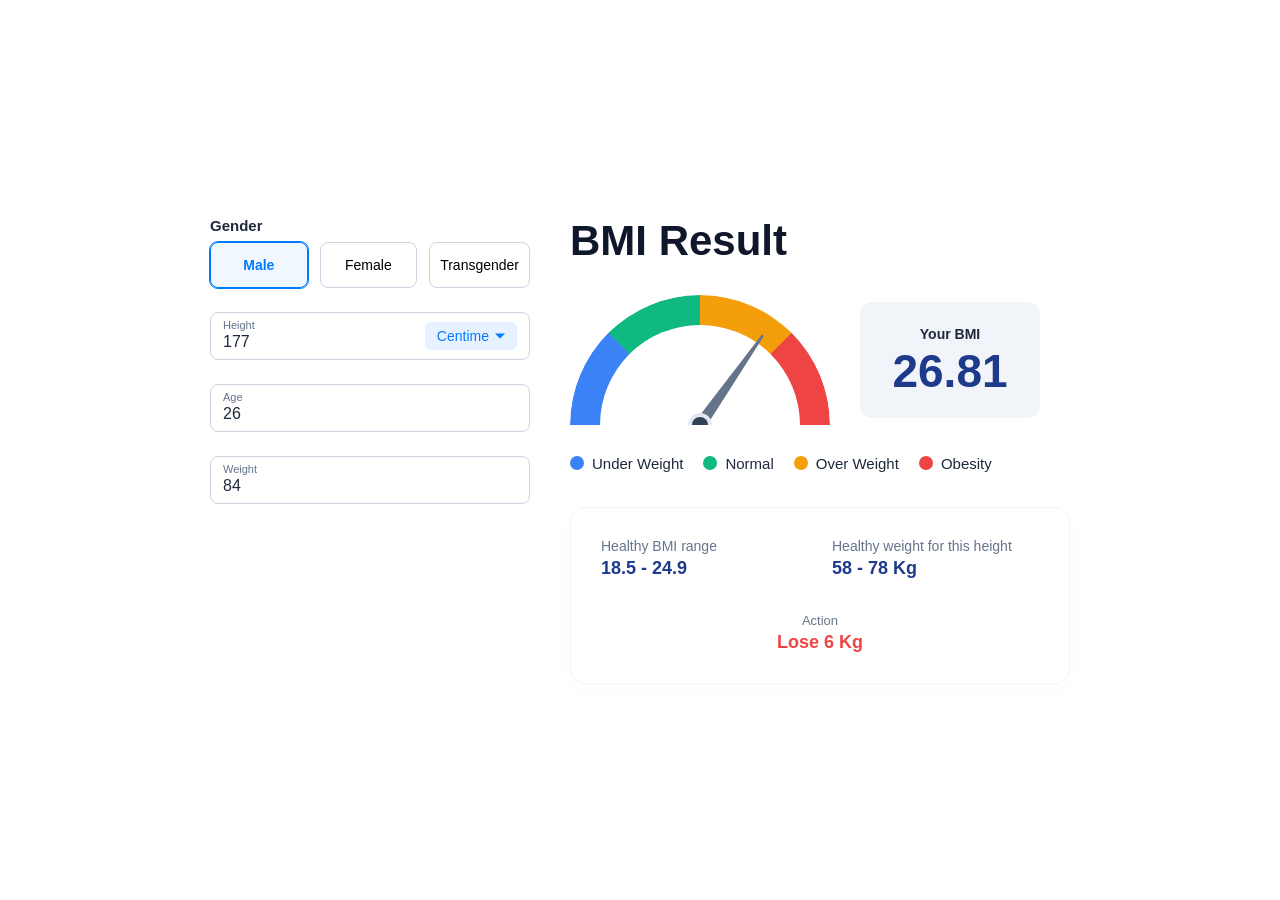
==== 3.BMI-calculator/index.html @ 8fa1e2d4 "bmt calculator basework" ====
<!DOCTYPE html>
<html lang="en">
<head>
  <meta charset="UTF-8">
  <meta name="viewport" content="width=device-width, initial-scale=1.0">
  <title>BMI Calculator UI</title>
  <link rel="stylesheet" href="style.css">
</head>
<body>

  <div class="container">
    
    <div class="input-section">
      <div class="form-group">
        <label class="form-label">Gender</label>
        <div class="gender-container">
          <button type="button" class="gender-btn active">Male</button>
          <button type="button" class="gender-btn">Female</button>
          <button type="button" class="gender-btn">Transgender</button>
        </div>
      </div>

      <div class="form-group">
        <div class="input-wrapper">
          <span class="label-inside">Height</span>
          <input type="number" value="177" placeholder="0">
          <div class="unit-select-wrapper">
            <select>
              <option value="cm">Centimeters</option>
              <option value="inches">Inches</option>
            </select>
          </div>
        </div>
      </div>

      <div class="form-group">
        <div class="input-wrapper">
          <span class="label-inside">Age</span>
          <input type="number" value="26" placeholder="0">
        </div>
      </div>

      <div class="form-group">
        <div class="input-wrapper">
          <span class="label-inside">Weight</span>
          <input type="number" value="84" placeholder="0">
        </div>
      </div>
    </div>

    <div class="result-section">
      <h1 class="result-title">BMI Result</h1>

      <div class="dashboard-row">
        <div class="gauge-container">
          <div class="gauge"></div>
          <div class="gauge-needle"></div>
          <div class="gauge-center-pin"></div>
        </div>

        <div class="score-card">
          <div class="lbl">Your BMI</div>
          <div class="val">26.81</div>
        </div>
      </div>

      <div class="legend-container">
        <div class="legend-item">
          <span class="legend-color-dot" style="background-color: var(--color-underweight);"></span>
          Under Weight
        </div>
        <div class="legend-item">
          <span class="legend-color-dot" style="background-color: var(--color-normal);"></span>
          Normal
        </div>
        <div class="legend-item">
          <span class="legend-color-dot" style="background-color: var(--color-overweight);"></span>
          Over Weight
        </div>
        <div class="legend-item">
          <span class="legend-color-dot" style="background-color: var(--color-obesity);"></span>
          Obesity
        </div>
      </div>

      <div class="metrics-summary-box">
        <div class="summary-item">
          <span class="summary-label">Healthy BMI range</span>
          <span class="summary-value">18.5 - 24.9</span>
        </div>
        <div class="summary-item">
          <span class="summary-label">Healthy weight for this height</span>
          <span class="summary-value">58 - 78 Kg</span>
        </div>
        <div class="action-row">
          <span class="action-label">Action</span>
          <span class="action-value">Lose 6 Kg</span>
        </div>
      </div>
    </div>

  </div>

</body>
</html>
---- 3.BMI-calculator/style.css ----
:root {
    --primary-blue: #007bff;
    --bg-light: #f8f9fa;
    --text-dark: #1e293b;
    --text-muted: #64748b;
    --border-color: #cbd5e1;
    
    /* BMI Gauge Colors */
    --color-underweight: #3b82f6;
    --color-normal: #10b981;
    --color-overweight: #f59e0b;
    --color-obesity: #ef4444;
}

* {
    box-sizing: border-box;
    margin: 0;
    padding: 0;
    font-family: -apple-system, BlinkMacSystemFont, "Segoe UI", Roboto, Helvetica, Arial, sans-serif;
}

body {
    background-color: #ffffff;
    color: var(--text-dark);
    display: flex;
    justify-content: center;
    align-items: center;
    min-height: 100vh;
    padding: 20px;
}

.container {
    width: 100%;
    max-width: 900px;
    display: grid;
    grid-template-columns: 1fr;
    gap: 40px;
    padding: 20px;
}

/* Desktop layout adjustment */
@media (min-width: 768px) {
    .container {
    grid-template-columns: 320px 1fr;
    align-items: start;
    }
}

/* ==========================================================================
    LEFT COLUMN: Form Inputs
    ========================================================================== */
.input-section {
    display: flex;
    flex-direction: column;
    gap: 24px;
}

.form-group {
    display: flex;
    flex-direction: column;
    gap: 8px;
}

.form-label {
    font-weight: 700;
    font-size: 15px;
    color: var(--text-dark);
}

/* Gender Toggle Buttons */
.gender-container {
    display: flex;
    gap: 12px;
}

.gender-btn {
    flex: 1;
    padding: 14px 10px;
    border: 1px solid var(--border-color);
    border-radius: 8px;
    background: white;
    font-size: 14px;
    font-weight: 500;
    cursor: pointer;
    text-align: center;
    transition: all 0.2s ease;
}

.gender-btn.active {
    border-color: var(--primary-blue);
    background-color: #f0f7ff;
    color: var(--primary-blue);
    font-weight: 600;
    outline: 1px solid var(--primary-blue);
}

/* Input Field Styling */
.input-wrapper {
    position: relative;
    display: flex;
    align-items: center;
    border: 1px solid var(--border-color);
    border-radius: 8px;
    background: white;
    padding: 6px 12px;
}

.input-wrapper:focus-within {
    border-color: var(--primary-blue);
}

.input-wrapper .label-inside {
    position: absolute;
    top: 6px;
    left: 12px;
    font-size: 11px;
    color: var(--text-muted);
}

.input-wrapper input {
    width: 100%;
    border: none;
    outline: none;
    padding-top: 14px;
    padding-bottom: 2px;
    font-size: 16px;
    color: var(--text-dark);
    font-weight: 500;
}

/* Custom Select Component styled to match image */
.unit-select-wrapper {
    position: relative;
    background-color: #e6f2ff;
    border-radius: 6px;
    padding: 6px 28px 6px 12px;
    display: flex;
    align-items: center;
}

.unit-select-wrapper select {
    appearance: none;
    -webkit-appearance: none;
    background: transparent;
    border: none;
    outline: none;
    color: var(--primary-blue);
    font-size: 14px;
    font-weight: 500;
    cursor: pointer;
    width: 100%;
}

/* Custom dropdown arrow icon */
.unit-select-wrapper::after {
    content: "";
    position: absolute;
    right: 12px;
    top: 50%;
    transform: translateY(-50%);
    border-left: 5px solid transparent;
    border-right: 5px solid transparent;
    border-top: 5px solid var(--primary-blue);
    pointer-events: none;
}


/* ==========================================================================
    RIGHT COLUMN: Results Display
    ========================================================================== */
.result-section {
    display: flex;
    flex-direction: column;
}

.result-title {
    font-size: 42px;
    font-weight: 800;
    margin-bottom: 30px;
    color: #0f172a;
}

/* Dashboard Grid (Gauge + Score Box) */
.dashboard-row {
    display: flex;
    flex-wrap: wrap;
    gap: 30px;
    align-items: center;
    margin-bottom: 30px;
}
@media screen and (max-width: 767px){
    .dashboard-row, .legend-container{
        justify-content: center;
    }
}

/* Semitransparent Gauge Arc */
.gauge-container {
    position: relative;
    width: 260px;
    height: 130px;
    overflow: hidden;
}

.gauge {
    position: absolute;
    width: 260px;
    height: 260px;
    border-radius: 50%;
    border: 30px solid transparent;
    /* Smooth gradient layout representing the 4 segments */
    background: conic-gradient(
    from 270deg,
    var(--color-underweight) 0deg 45deg,
    var(--color-normal) 45deg 90deg,
    var(--color-overweight) 90deg 135deg,
    var(--color-obesity) 135deg 180deg,
    transparent 180deg 360deg
    ) border-box;
    mask: linear-gradient(#fff 0 0) padding-box, linear-gradient(#fff 0 0);
    -webkit-mask: linear-gradient(#fff 0 0) padding-box, linear-gradient(#fff 0 0);
    -webkit-mask-composite: destination-out;
    mask-composite: exclude;
}

/* Needle pointing to 26.81 (Overweight section) */
.gauge-needle {
    position: absolute;
    width: 12px;
    height: 110px;
    background: #64748b;
    bottom: 0;
    left: calc(50% - 6px);
    transform-origin: bottom center;
    /* Target angle matching roughly 26.81 BMI score area */
    transform: rotate(35deg); 
    clip-path: polygon(40% 0%, 60% 0%, 100% 100%, 0% 100%);
}

.gauge-center-pin {
    position: absolute;
    width: 16px;
    height: 16px;
    background-color: #334155;
    border-radius: 50%;
    bottom: -8px;
    left: calc(50% - 8px);
    box-shadow: 0 0 0 4px #e2e8f0;
}

/* Score display card */
.score-card {
    background-color: #f1f5f9;
    border-radius: 12px;
    padding: 24px 32px;
    text-align: center;
    min-width: 180px;
}

.score-card .lbl {
    font-size: 14px;
    font-weight: 600;
    color: var(--text-dark);
    margin-bottom: 6px;
}

.score-card .val {
    font-size: 46px;
    font-weight: 800;
    color: #1e3a8a;
    line-height: 1;
}

/* Legend Indicator List */
.legend-container {
    display: flex;
    flex-wrap: wrap;
    gap: 20px;
    margin-bottom: 35px;
}

.legend-item {
    display: flex;
    align-items: center;
    font-size: 15px;
    font-weight: 500;
    color: var(--text-dark);
}

.legend-color-dot {
    width: 14px;
    height: 14px;
    border-radius: 50%;
    margin-right: 8px;
}

/* Info card at the bottom */
.metrics-summary-box {
    border: 1px solid #f1f5f9;
    background-color: #ffffff;
    border-radius: 16px;
    padding: 30px;
    box-shadow: 0 4px 20px rgba(0, 0, 0, 0.02);
    display: grid;
    grid-template-columns: 1fr;
    gap: 24px;
}

@media (min-width: 480px) {
    .metrics-summary-box {
    grid-template-columns: 1fr 1fr;
    }
}

.summary-item {
    display: flex;
    flex-direction: column;
    gap: 4px;
}

.summary-label {
    font-size: 14px;
    color: var(--text-muted);
    font-weight: 500;
}

.summary-value {
    font-size: 18px;
    font-weight: 700;
    color: #1e3a8a;
}

.action-row {
    grid-column: 1 / -1;
    display: flex;
    flex-direction: column;
    align-items: center;
    justify-content: center;
    gap: 4px;
    margin-top: 10px;
}

.action-label {
    font-size: 13px;
    color: var(--text-muted);
    font-weight: 500;
}

.action-value {
    font-size: 18px;
    font-weight: 800;
    color: var(--color-obesity);
}
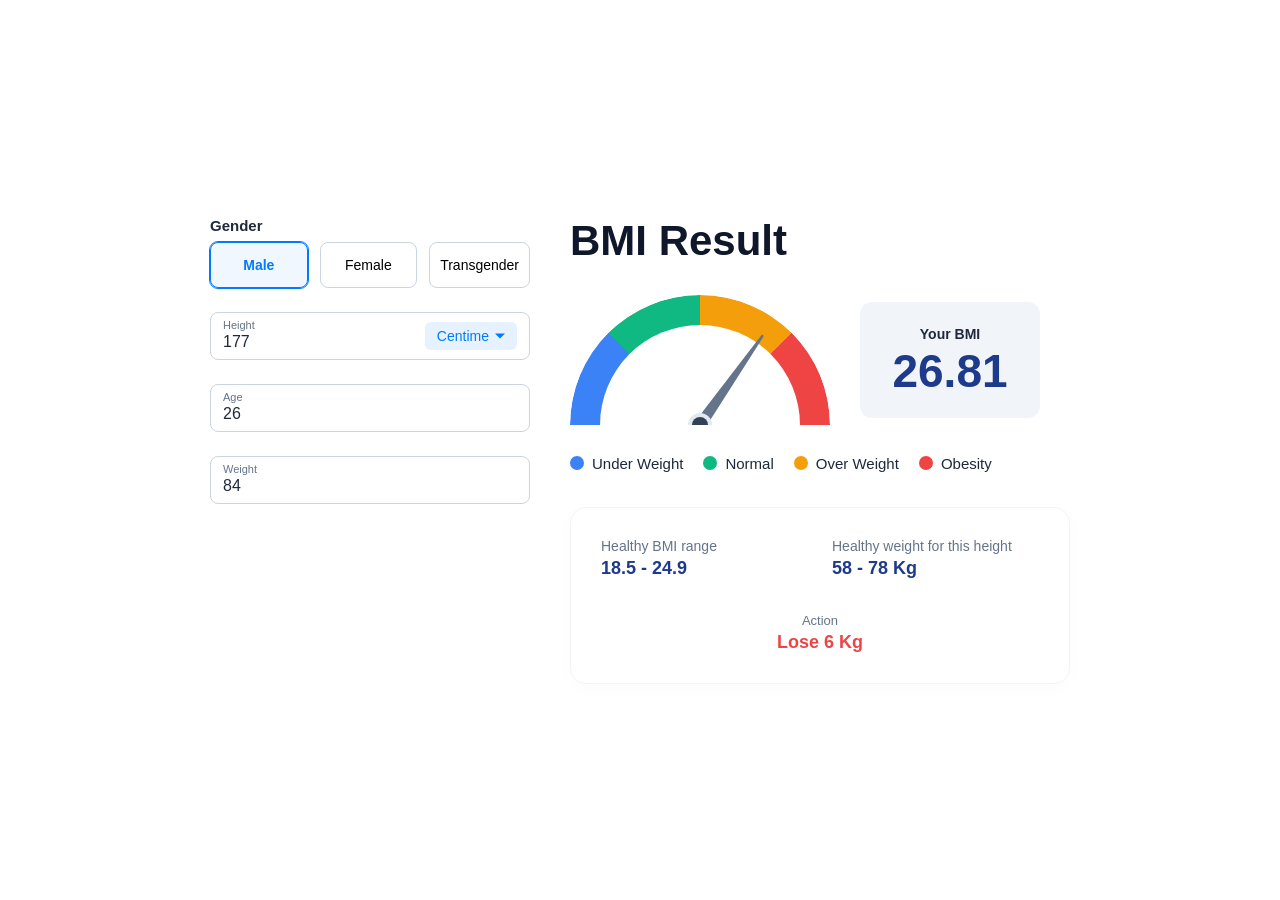
==== commit c590f4d0: "bmi init" ====
--- a/3.BMI-calculator/index.html
+++ b/3.BMI-calculator/index.html
@@ -23,7 +23,7 @@
       <div class="form-group">
         <div class="input-wrapper">
           <span class="label-inside">Height</span>
-          <input type="number" value="177" placeholder="0">
+          <input type="number" id="input-height" name="bmi-input" value="177" placeholder="0">
           <div class="unit-select-wrapper">
             <select>
               <option value="cm">Centimeters</option>
@@ -36,14 +36,14 @@
       <div class="form-group">
         <div class="input-wrapper">
           <span class="label-inside">Age</span>
-          <input type="number" value="26" placeholder="0">
+          <input type="number" id="input-age" name="bmi-input" value="26" placeholder="0">
         </div>
       </div>
 
       <div class="form-group">
         <div class="input-wrapper">
           <span class="label-inside">Weight</span>
-          <input type="number" value="84" placeholder="0">
+          <input type="number" id="input-weight" name="bmi-input" value="84" placeholder="0">
         </div>
       </div>
     </div>
@@ -101,5 +101,7 @@
 
   </div>
 
+  <script src="app.js"></script>
+
 </body>
 </html>
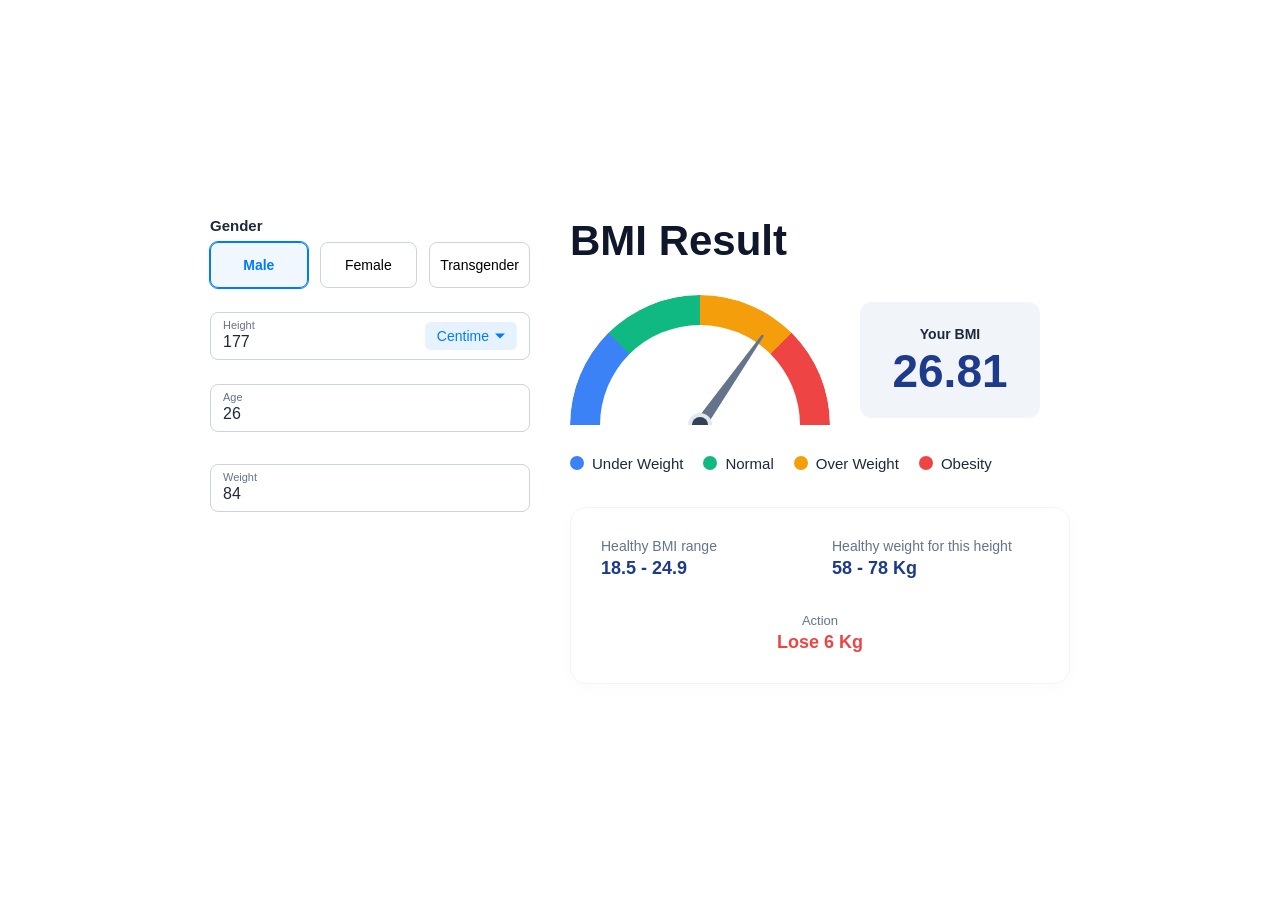
==== commit b7c67540: "BMI" ====
--- a/3.BMI-calculator/index.html
+++ b/3.BMI-calculator/index.html
@@ -24,6 +24,7 @@
         <div class="input-wrapper">
           <span class="label-inside">Height</span>
           <input type="number" id="input-height" name="bmi-input" value="177" placeholder="0">
+          <span class="input-error"></span>
           <div class="unit-select-wrapper">
             <select>
               <option value="cm">Centimeters</option>
@@ -37,13 +38,17 @@
         <div class="input-wrapper">
           <span class="label-inside">Age</span>
           <input type="number" id="input-age" name="bmi-input" value="26" placeholder="0">
+          <span class="input-error"></span>
         </div>
       </div>
 
       <div class="form-group">
+        <div class="input-error"></div>
         <div class="input-wrapper">
+          
           <span class="label-inside">Weight</span>
           <input type="number" id="input-weight" name="bmi-input" value="84" placeholder="0">
+          
         </div>
       </div>
     </div>
@@ -60,7 +65,7 @@
 
         <div class="score-card">
           <div class="lbl">Your BMI</div>
-          <div class="val">26.81</div>
+          <div class="val" id="bmi-result">26.81</div>
         </div>
       </div>
 
--- a/3.BMI-calculator/style.css
+++ b/3.BMI-calculator/style.css
@@ -351,4 +351,26 @@
     font-size: 18px;
     font-weight: 800;
     color: var(--color-obesity);
+}
+
+img:hover {
+  /* Start the shake animation and make the animation last for 0.5 seconds */
+  animation: shake 0.5s;
+
+  /* When the animation is finished, start again */
+  animation-iteration-count: infinite;
+}
+
+@keyframes shake {
+  0% { transform: translate(1px, 1px) rotate(0deg); }
+  10% { transform: translate(-1px, -2px) rotate(-1deg); }
+  20% { transform: translate(-3px, 0px) rotate(1deg); }
+  30% { transform: translate(3px, 2px) rotate(0deg); }
+  40% { transform: translate(1px, -1px) rotate(1deg); }
+  50% { transform: translate(-1px, 2px) rotate(-1deg); }
+  60% { transform: translate(-3px, 1px) rotate(0deg); }
+  70% { transform: translate(3px, 1px) rotate(-1deg); }
+  80% { transform: translate(-1px, -1px) rotate(1deg); }
+  90% { transform: translate(1px, 2px) rotate(0deg); }
+  100% { transform: translate(1px, -2px) rotate(-1deg); }
 }
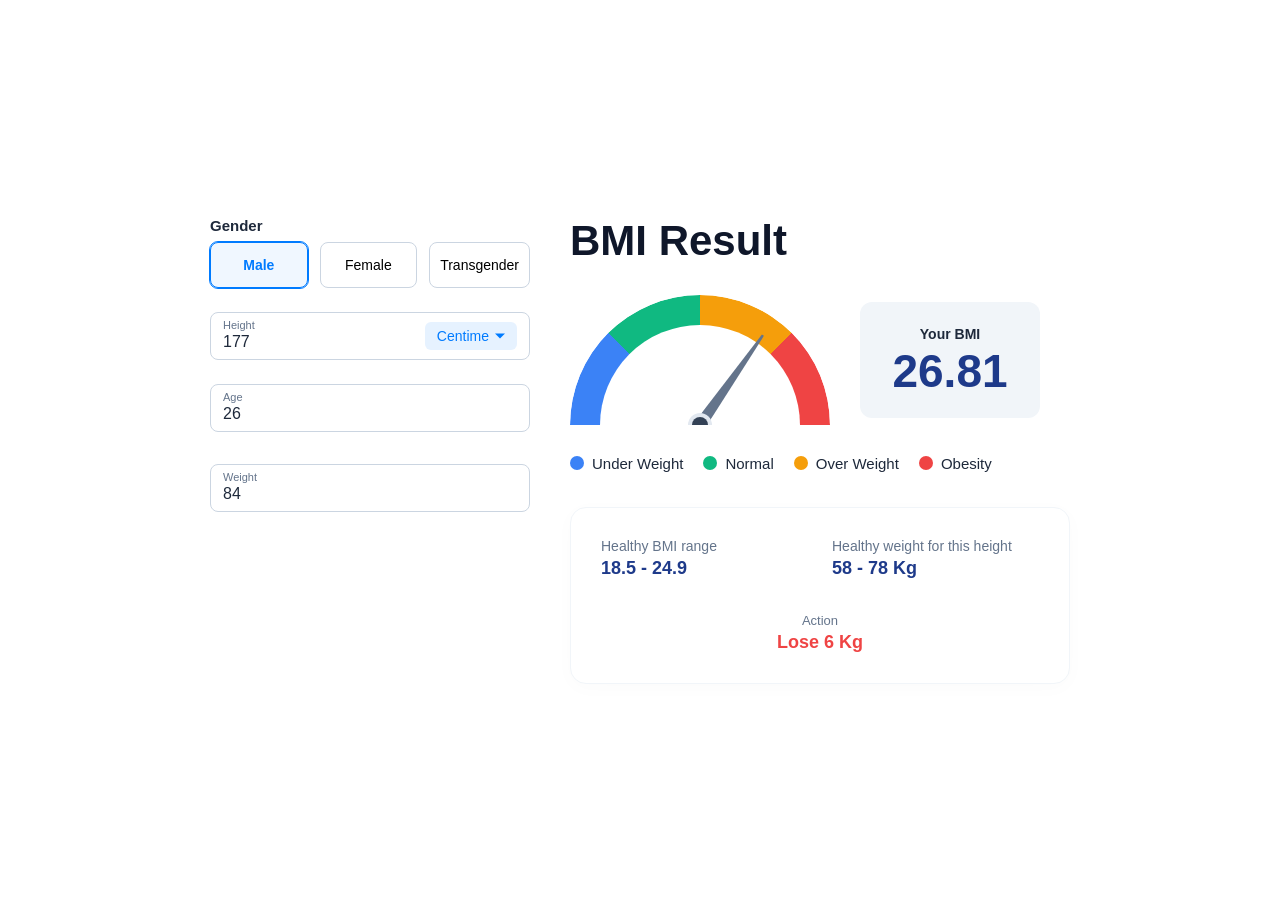
==== commit 0bb55748: "BMI" ====
--- a/3.BMI-calculator/index.html
+++ b/3.BMI-calculator/index.html
@@ -24,7 +24,6 @@
         <div class="input-wrapper">
           <span class="label-inside">Height</span>
           <input type="number" id="input-height" name="bmi-input" value="177" placeholder="0">
-          <span class="input-error"></span>
           <div class="unit-select-wrapper">
             <select>
               <option value="cm">Centimeters</option>
@@ -38,17 +37,14 @@
         <div class="input-wrapper">
           <span class="label-inside">Age</span>
           <input type="number" id="input-age" name="bmi-input" value="26" placeholder="0">
-          <span class="input-error"></span>
         </div>
       </div>
 
       <div class="form-group">
         <div class="input-error"></div>
         <div class="input-wrapper">
-          
           <span class="label-inside">Weight</span>
           <input type="number" id="input-weight" name="bmi-input" value="84" placeholder="0">
-          
         </div>
       </div>
     </div>
